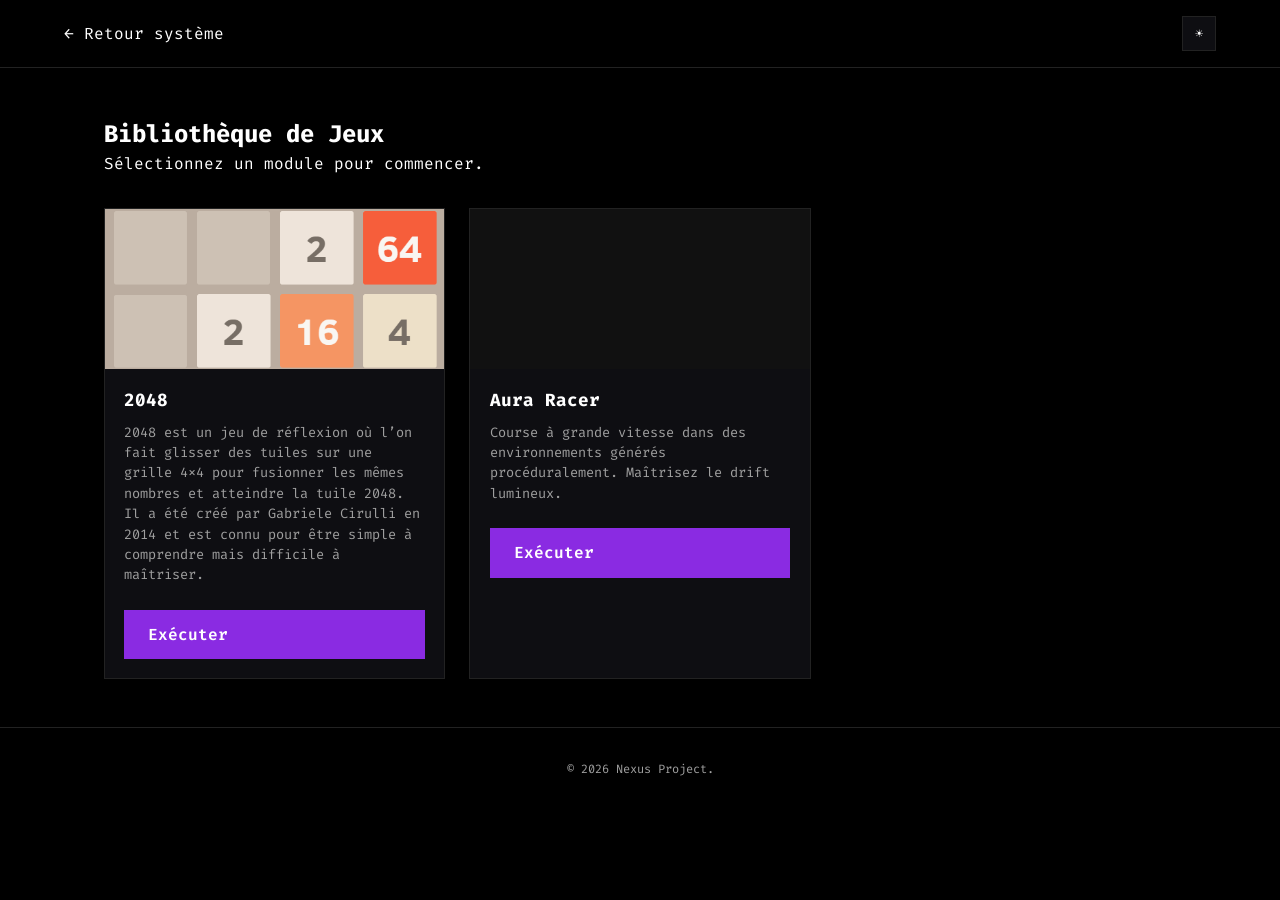
==== hub.html @ 7cb7c99f "maj" ====
<!DOCTYPE html>
<html lang="fr" data-theme="dark">
<head>
    <meta charset="UTF-8">
    <meta name="viewport" content="width=device-width, initial-scale=1.0">
    <title>Nexus | Le Hub</title>
    <link href="https://fonts.googleapis.com/css2?family=Fira+Code:wght@400;600&family=Montserrat:wght@400;600;700&display=swap" rel="stylesheet">
    <link rel="stylesheet" href="css/style.css">
</head>
<body>
    <nav class="navbar">
        <a href="index.html" class="back-link">← Retour système</a>
        <button id="theme-toggle" class="btn-icon" aria-label="Changer de thème">
            <span class="icon-moon">🌙</span>
            <span class="icon-sun">☀️</span>
        </button>
    </nav>

    <main class="hub-container">
        <header class="hub-header">
            <h2>Bibliothèque de Jeux</h2>
            <p>Sélectionnez un module pour commencer.</p>
        </header>

        <section class="games-grid">
            <article class="game-card">
                <div class="card-image-wrapper">
                    <div class="image-placeholder" style="background-image: url('assets/img/2048-master.png');"></div>
                </div>
                <div class="card-content">
                    <h3 class="game-title">2048</h3>
                    <p class="game-desc">2048 est un jeu de réflexion où l’on fait glisser des tuiles sur une grille 4x4 pour fusionner les mêmes nombres et atteindre la tuile 2048. Il a été créé par Gabriele Cirulli en 2014 et est connu pour être simple à comprendre mais difficile à maîtriser.</p>
                    <a href="assets/games/2048-master/index.html" class="btn-secondary">Exécuter</a>
                </div>
            </article>

            <article class="game-card">
                <div class="card-image-wrapper">
                    <div class="image-placeholder" style="background-image: url('assets/img/cover-game-2.jpg');"></div>
                </div>
                <div class="card-content">
                    <h3 class="game-title">Aura Racer</h3>
                    <p class="game-desc">Course à grande vitesse dans des environnements générés procéduralement. Maîtrisez le drift lumineux.</p>
                    <a href="assets/games/jeu2/index.html" class="btn-secondary">Exécuter</a>
                </div>
            </article>
            
            </section>
    </main>

    <footer>
        <p>© 2026 Nexus Project.</p>
    </footer>

    <script src="js/main.js"></script>
</body>
</html>
---- css/style.css ----
/* --- VARIABLES & THEMES --- */
:root[data-theme="dark"] {
    --bg-color: #000000;
    --surface-color: #0e0e12;
    --text-primary: #ffffff;
    --text-secondary: #a0a0a0;
    --accent: #8a2be2; /* Violet */
    --border-color: #222222;
    --btn-text: #ffffff;
    --font-family: 'Fira Code', monospace;
}

:root[data-theme="light"] {
    --bg-color: #ffffff;
    --surface-color: #f5f5f5;
    --text-primary: #1a1a1a;
    --text-secondary: #555555;
    --accent: #fb8500; /* Orange */
    --border-color: #dddddd;
    --btn-text: #ffffff;
    --font-family: 'Montserrat', sans-serif;
}

/* --- RESET & BASE --- */
* {
    margin: 0;
    padding: 0;
    box-sizing: border-box;
}

body {
    background-color: var(--bg-color);
    color: var(--text-primary);
    font-family: var(--font-family);
    line-height: 1.5;
    min-height: 100vh;
    display: flex;
    flex-direction: column;
}

a { text-decoration: none; color: inherit; }

/* --- NAVBAR --- */
.navbar {
    display: flex;
    justify-content: space-between;
    align-items: center;
    padding: 1rem 5%;
    border-bottom: 1px solid var(--border-color);
}

.logo { font-weight: 700; letter-spacing: 1px; }

.btn-icon {
    background: var(--surface-color);
    border: 1px solid var(--border-color);
    color: var(--text-primary);
    padding: 8px 12px;
    cursor: pointer;
    font-family: inherit;
}

.btn-icon:hover {
    border-color: var(--accent);
}

/* --- HERO SECTION --- */
.hero-section {
    flex: 1;
    display: flex;
    align-items: center;
    justify-content: center;
    text-align: center;
    padding: 2rem 5%;
}

.glitch-title {
    font-size: clamp(2rem, 5vw, 3.5rem);
    font-weight: 700;
    margin-bottom: 1rem;
    text-transform: uppercase;
}

.catchphrase {
    font-size: 1.1rem;
    margin-bottom: 1rem;
    color: var(--accent);
}

.description {
    color: var(--text-secondary);
    margin-bottom: 2rem;
    max-width: 600px;
}

/* --- BUTTONS (Flat Design) --- */
.btn-primary, .btn-secondary {
    display: inline-block;
    padding: 0.8rem 1.5rem;
    background-color: var(--accent);
    color: var(--btn-text);
    font-weight: 600;
    border: none;
    cursor: pointer;
}

.btn-primary:hover, .btn-secondary:hover {
    filter: brightness(1.2);
}

/* --- HUB & GRID --- */
.hub-container {
    padding: 3rem 5%;
    max-width: 1200px;
    margin: 0 auto;
}

.games-grid {
    display: grid;
    grid-template-columns: repeat(auto-fill, minmax(280px, 1fr));
    gap: 1.5rem;
    margin-top: 2rem;
}

/* --- CARDS (Flat & Borders) --- */
.game-card {
    background-color: var(--surface-color);
    border: 1px solid var(--border-color);
    display: flex;
    flex-direction: column;
}

.game-card:hover {
    border-color: var(--accent);
}

.card-image-wrapper {
    width: 100%;
    height: 160px;
    background-color: #111;
}

.image-placeholder {
    width: 100%;
    height: 100%;
    background-size: cover;
    background-position: center;
}

.card-content {
    padding: 1.2rem;
    display: flex;
    flex-direction: column;
    flex: 1;
}

.game-title {
    font-size: 1.1rem;
    margin-bottom: 0.5rem;
}

.game-desc {
    color: var(--text-secondary);
    font-size: 0.85rem;
    margin-bottom: 1.5rem;
}

/* --- FOOTER --- */
footer {
    padding: 2rem;
    border-top: 1px solid var(--border-color);
    text-align: center;
    font-size: 0.75rem;
    color: var(--text-secondary);
}

/* Visibility toggles */
[data-theme="dark"] .icon-moon { display: none; }
[data-theme="light"] .icon-sun { display: none; }

/* Responsive adjustments */
@media (max-width: 600px) {
    .navbar { padding: 1rem; }
    .glitch-title { font-size: 1.8rem; }
}
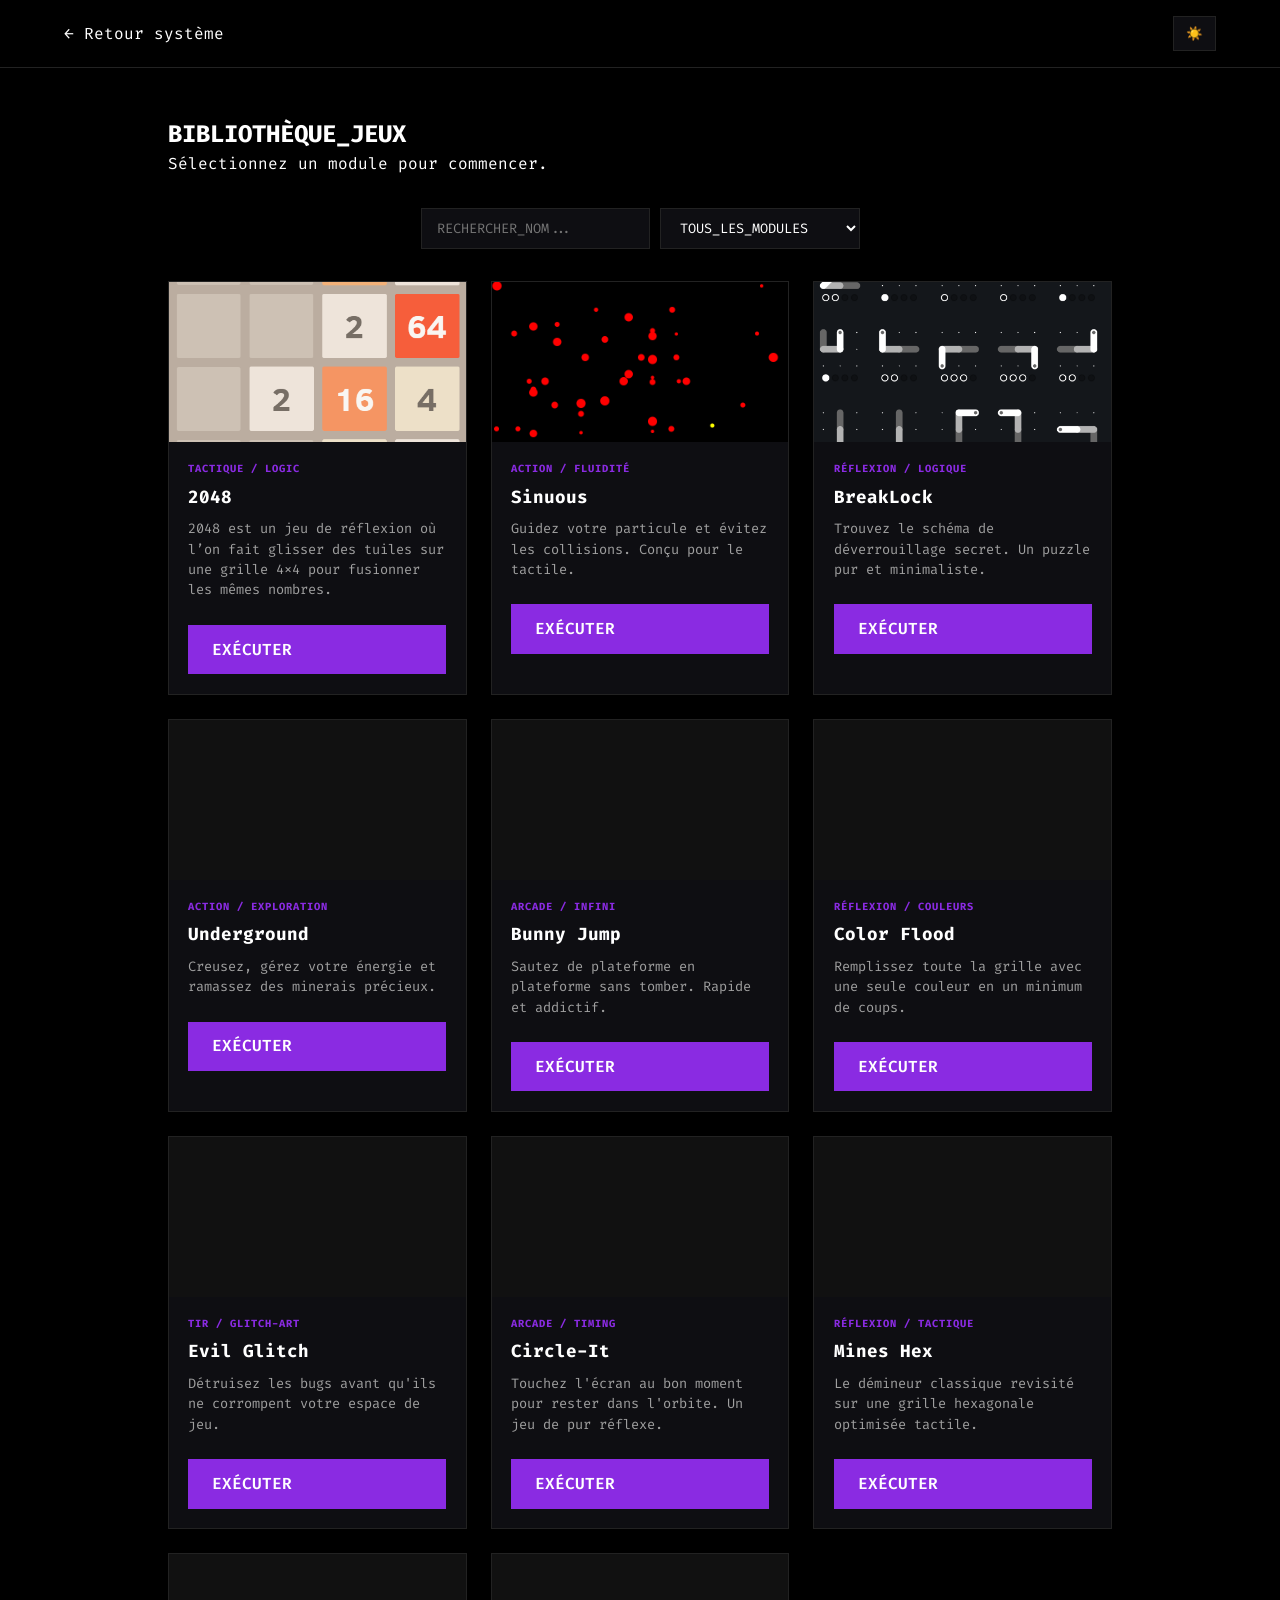
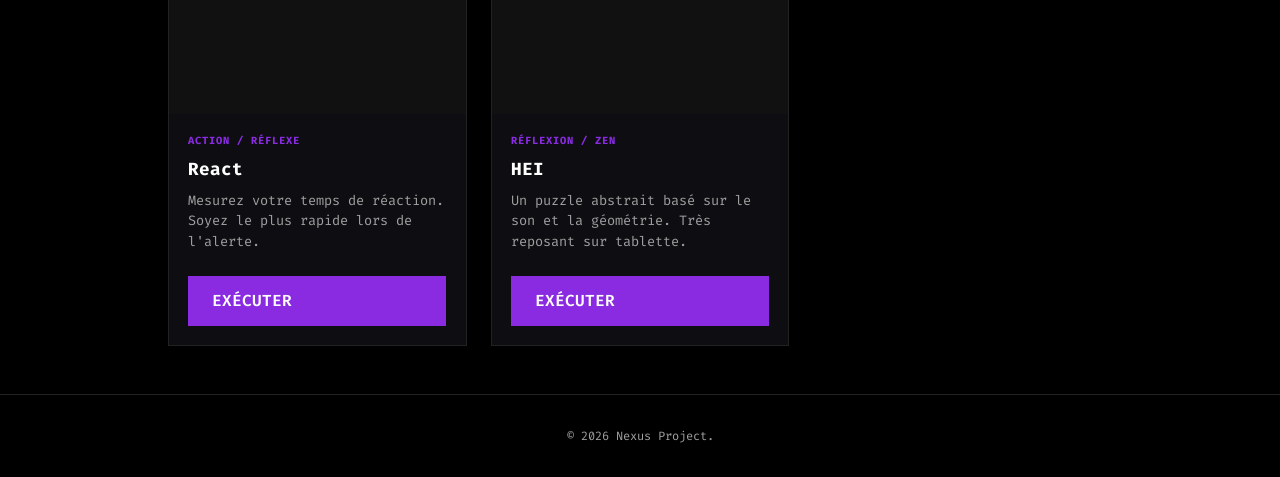
==== commit 81e1e0e2: "maj games" ====
--- a/hub.html
+++ b/hub.html
@@ -18,34 +18,157 @@
 
     <main class="hub-container">
         <header class="hub-header">
-            <h2>Bibliothèque de Jeux</h2>
+            <h2>BIBLIOTHÈQUE_JEUX</h2>
             <p>Sélectionnez un module pour commencer.</p>
+
+            <div class="controls">
+                <input type="text" id="search-input" placeholder="RECHERCHER_NOM..." aria-label="Rechercher un jeu">
+                <select id="filter-tags" aria-label="Filtrer par catégorie">
+                    <option value="all">TOUS_LES_MODULES</option>
+                    <option value="arcade">TYPE: ARCADE</option>
+                    <option value="tactique">TYPE: TACTIQUE</option>
+                    <option value="reflexion">TYPE: RÉFLEXION</option>
+                    <option value="mini">PETIT_JEU</option>
+                </select>
+            </div>
         </header>
 
-        <section class="games-grid">
-            <article class="game-card">
+        <section class="games-grid" id="games-grid">
+            <article class="game-card" data-name="2048" data-tags="tactique reflexion logic">
                 <div class="card-image-wrapper">
                     <div class="image-placeholder" style="background-image: url('assets/img/2048-master.png');"></div>
                 </div>
                 <div class="card-content">
+                    <span class="tag-label">TACTIQUE / LOGIC</span>
                     <h3 class="game-title">2048</h3>
-                    <p class="game-desc">2048 est un jeu de réflexion où l’on fait glisser des tuiles sur une grille 4x4 pour fusionner les mêmes nombres et atteindre la tuile 2048. Il a été créé par Gabriele Cirulli en 2014 et est connu pour être simple à comprendre mais difficile à maîtriser.</p>
-                    <a href="assets/games/2048-master/index.html" class="btn-secondary">Exécuter</a>
+                    <p class="game-desc">2048 est un jeu de réflexion où l’on fait glisser des tuiles sur une grille 4x4 pour fusionner les mêmes nombres.</p>
+                    <a href="assets/games/2048-master/index.html" class="btn-secondary">EXÉCUTER</a>
                 </div>
             </article>
 
-            <article class="game-card">
+            <article class="game-card" data-name="sinuous" data-tags="action mini">
                 <div class="card-image-wrapper">
-                    <div class="image-placeholder" style="background-image: url('assets/img/cover-game-2.jpg');"></div>
+                    <div class="image-placeholder" style="background-image: url('assets/img/sinuous.png');"></div>
                 </div>
                 <div class="card-content">
-                    <h3 class="game-title">Aura Racer</h3>
-                    <p class="game-desc">Course à grande vitesse dans des environnements générés procéduralement. Maîtrisez le drift lumineux.</p>
-                    <a href="assets/games/jeu2/index.html" class="btn-secondary">Exécuter</a>
+                    <span class="tag-label">ACTION / FLUIDITÉ</span>
+                    <h3 class="game-title">Sinuous</h3>
+                    <p class="game-desc">Guidez votre particule et évitez les collisions. Conçu pour le tactile.</p>
+                    <a href="assets/games/sinuous/index.html" class="btn-secondary">EXÉCUTER</a>
                 </div>
             </article>
+
+            <article class="game-card" data-name="breaklock" data-tags="reflexion mini">
+                <div class="card-image-wrapper">
+                    <div class="image-placeholder" style="background-image: url('assets/img/breaklock.png');"></div>
+                </div>
+                <div class="card-content">
+                    <span class="tag-label">RÉFLEXION / LOGIQUE</span>
+                    <h3 class="game-title">BreakLock</h3>
+                    <p class="game-desc">Trouvez le schéma de déverrouillage secret. Un puzzle pur et minimaliste.</p>
+                    <a href="assets/games/breaklock/index.html" class="btn-secondary">EXÉCUTER</a>
+                </div>
+            </article>
+
+            <article class="game-card" data-name="underground" data-tags="action arcade">
+                <div class="card-image-wrapper">
+                    <div class="image-placeholder" style="background-image: url('assets/img/underground.png');"></div>
+                </div>
+                <div class="card-content">
+                    <span class="tag-label">ACTION / EXPLORATION</span>
+                    <h3 class="game-title">Underground</h3>
+                    <p class="game-desc">Creusez, gérez votre énergie et ramassez des minerais précieux.</p>
+                    <a href="assets/games/underground/index.html" class="btn-secondary">EXÉCUTER</a>
+                </div>
+            </article>
+
+            <article class="game-card" data-name="bunny jump" data-tags="arcade mini">
+                <div class="card-image-wrapper">
+                    <div class="image-placeholder" style="background-image: url('assets/img/bunny-jump.png');"></div>
+                </div>
+                <div class="card-content">
+                    <span class="tag-label">ARCADE / INFINI</span>
+                    <h3 class="game-title">Bunny Jump</h3>
+                    <p class="game-desc">Sautez de plateforme en plateforme sans tomber. Rapide et addictif.</p>
+                    <a href="assets/games/bunny-jump/index.html" class="btn-secondary">EXÉCUTER</a>
+                </div>
+            </article>
+
+            <article class="game-card" data-name="color flood" data-tags="reflexion mini">
+                <div class="card-image-wrapper">
+                    <div class="image-placeholder" style="background-image: url('assets/img/color-flood.png');"></div>
+                </div>
+                <div class="card-content">
+                    <span class="tag-label">RÉFLEXION / COULEURS</span>
+                    <h3 class="game-title">Color Flood</h3>
+                    <p class="game-desc">Remplissez toute la grille avec une seule couleur en un minimum de coups.</p>
+                    <a href="assets/games/color-flood/index.html" class="btn-secondary">EXÉCUTER</a>
+                </div>
+            </article>
+
+            <article class="game-card" data-name="evil glitch" data-tags="tir action">
+                <div class="card-image-wrapper">
+                    <div class="image-placeholder" style="background-image: url('assets/img/evil-glitch.png');"></div>
+                </div>
+                <div class="card-content">
+                    <span class="tag-label">TIR / GLITCH-ART</span>
+                    <h3 class="game-title">Evil Glitch</h3>
+                    <p class="game-desc">Détruisez les bugs avant qu'ils ne corrompent votre espace de jeu.</p>
+                    <a href="assets/games/evil-glitch/index.html" class="btn-secondary">EXÉCUTER</a>
+                </div>
+            </article>
+
+            <article class="game-card" data-name="circle it" data-tags="arcade mini">
+                <div class="card-image-wrapper">
+                    <div class="image-placeholder" style="background-image: url('assets/img/circle-it.png');"></div>
+                </div>
+                <div class="card-content">
+                    <span class="tag-label">ARCADE / TIMING</span>
+                    <h3 class="game-title">Circle-It</h3>
+                    <p class="game-desc">Touchez l'écran au bon moment pour rester dans l'orbite. Un jeu de pur réflexe.</p>
+                    <a href="assets/games/circle-it/index.html" class="btn-secondary">EXÉCUTER</a>
+                </div>
+            </article>
+
+            <article class="game-card" data-name="mines" data-tags="reflexion tactique">
+                <div class="card-image-wrapper">
+                    <div class="image-placeholder" style="background-image: url('assets/img/mines.png');"></div>
+                </div>
+                <div class="card-content">
+                    <span class="tag-label">RÉFLEXION / TACTIQUE</span>
+                    <h3 class="game-title">Mines Hex</h3>
+                    <p class="game-desc">Le démineur classique revisité sur une grille hexagonale optimisée tactile.</p>
+                    <a href="assets/games/mines/index.html" class="btn-secondary">EXÉCUTER</a>
+                </div>
+            </article>
+
+            <article class="game-card" data-name="react" data-tags="action mini">
+                <div class="card-image-wrapper">
+                    <div class="image-placeholder" style="background-image: url('assets/img/react.png');"></div>
+                </div>
+                <div class="card-content">
+                    <span class="tag-label">ACTION / RÉFLEXE</span>
+                    <h3 class="game-title">React</h3>
+                    <p class="game-desc">Mesurez votre temps de réaction. Soyez le plus rapide lors de l'alerte.</p>
+                    <a href="assets/games/react/index.html" class="btn-secondary">EXÉCUTER</a>
+                </div>
+            </article>
+
+            <article class="game-card" data-name="hei" data-tags="reflexion mini">
+                <div class="card-image-wrapper">
+                    <div class="image-placeholder" style="background-image: url('assets/img/hei.png');"></div>
+                </div>
+                <div class="card-content">
+                    <span class="tag-label">RÉFLEXION / ZEN</span>
+                    <h3 class="game-title">HEI</h3>
+                    <p class="game-desc">Un puzzle abstrait basé sur le son et la géométrie. Très reposant sur tablette.</p>
+                    <a href="assets/games/hei/index.html" class="btn-secondary">EXÉCUTER</a>
+                </div>
+            </article>
+
             
-            </section>
+        </section>
+
     </main>
 
     <footer>
--- a/css/style.css
+++ b/css/style.css
@@ -122,6 +122,46 @@
     margin-top: 2rem;
 }
 
+/* --- CONTROLS (SEARCH & FILTER) --- */
+.controls {
+    display: flex;
+    gap: 10px;
+    margin-top: 2rem;
+    justify-content: center;
+    flex-wrap: wrap;
+}
+
+.controls input, .controls select {
+    background: var(--surface-color);
+    border: 1px solid var(--border-color);
+    color: var(--text-primary);
+    padding: 10px 15px;
+    font-family: inherit;
+    font-size: 0.85rem;
+    outline: none;
+    min-width: 200px;
+}
+
+.controls input:focus, .controls select:focus {
+    border-color: var(--accent);
+}
+
+/* --- TAGS DANS LES CARTES --- */
+.tag-label {
+    font-size: 0.65rem;
+    color: var(--accent);
+    font-weight: bold;
+    letter-spacing: 1px;
+    margin-bottom: 0.5rem;
+    display: block;
+    text-transform: uppercase;
+}
+
+/* Utilité pour masquer les cartes via JS */
+.game-card.hidden {
+    display: none;
+}
+
 /* --- CARDS (Flat & Borders) --- */
 .game-card {
     background-color: var(--surface-color);
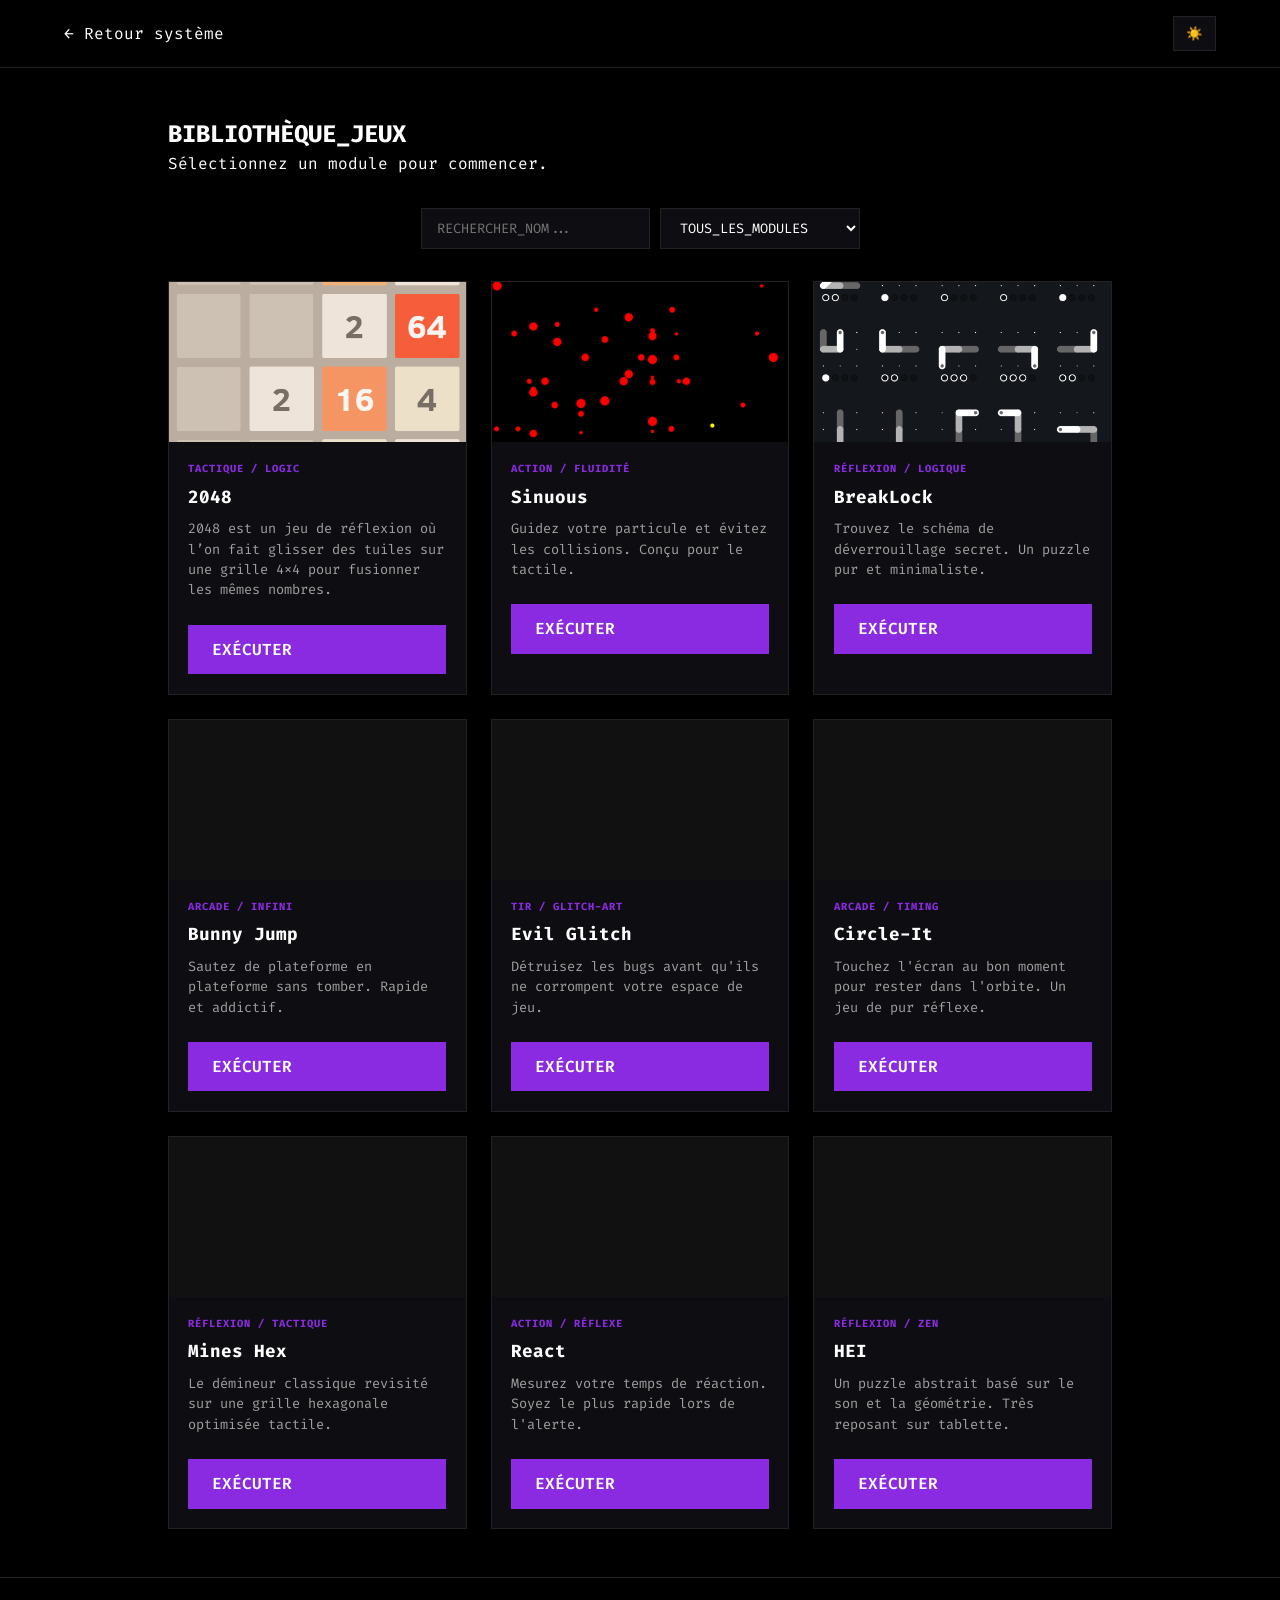
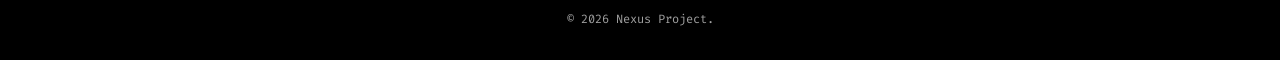
==== commit 7e97705e: "maj bunny" ====
--- a/hub.html
+++ b/hub.html
@@ -66,19 +66,7 @@
                     <span class="tag-label">RÉFLEXION / LOGIQUE</span>
                     <h3 class="game-title">BreakLock</h3>
                     <p class="game-desc">Trouvez le schéma de déverrouillage secret. Un puzzle pur et minimaliste.</p>
-                    <a href="assets/games/breaklock/index.html" class="btn-secondary">EXÉCUTER</a>
-                </div>
-            </article>
-
-            <article class="game-card" data-name="underground" data-tags="action arcade">
-                <div class="card-image-wrapper">
-                    <div class="image-placeholder" style="background-image: url('assets/img/underground.png');"></div>
-                </div>
-                <div class="card-content">
-                    <span class="tag-label">ACTION / EXPLORATION</span>
-                    <h3 class="game-title">Underground</h3>
-                    <p class="game-desc">Creusez, gérez votre énergie et ramassez des minerais précieux.</p>
-                    <a href="assets/games/underground/index.html" class="btn-secondary">EXÉCUTER</a>
+                    <a href="assets/games/Breaklock/" class="btn-secondary">EXÉCUTER</a>
                 </div>
             </article>
 
@@ -90,19 +78,7 @@
                     <span class="tag-label">ARCADE / INFINI</span>
                     <h3 class="game-title">Bunny Jump</h3>
                     <p class="game-desc">Sautez de plateforme en plateforme sans tomber. Rapide et addictif.</p>
-                    <a href="assets/games/bunny-jump/index.html" class="btn-secondary">EXÉCUTER</a>
-                </div>
-            </article>
-
-            <article class="game-card" data-name="color flood" data-tags="reflexion mini">
-                <div class="card-image-wrapper">
-                    <div class="image-placeholder" style="background-image: url('assets/img/color-flood.png');"></div>
-                </div>
-                <div class="card-content">
-                    <span class="tag-label">RÉFLEXION / COULEURS</span>
-                    <h3 class="game-title">Color Flood</h3>
-                    <p class="game-desc">Remplissez toute la grille avec une seule couleur en un minimum de coups.</p>
-                    <a href="assets/games/color-flood/index.html" class="btn-secondary">EXÉCUTER</a>
+                    <a href="assets/games/phaser-bunny-jump-main/index.html" class="btn-secondary">EXÉCUTER</a>
                 </div>
             </article>
 
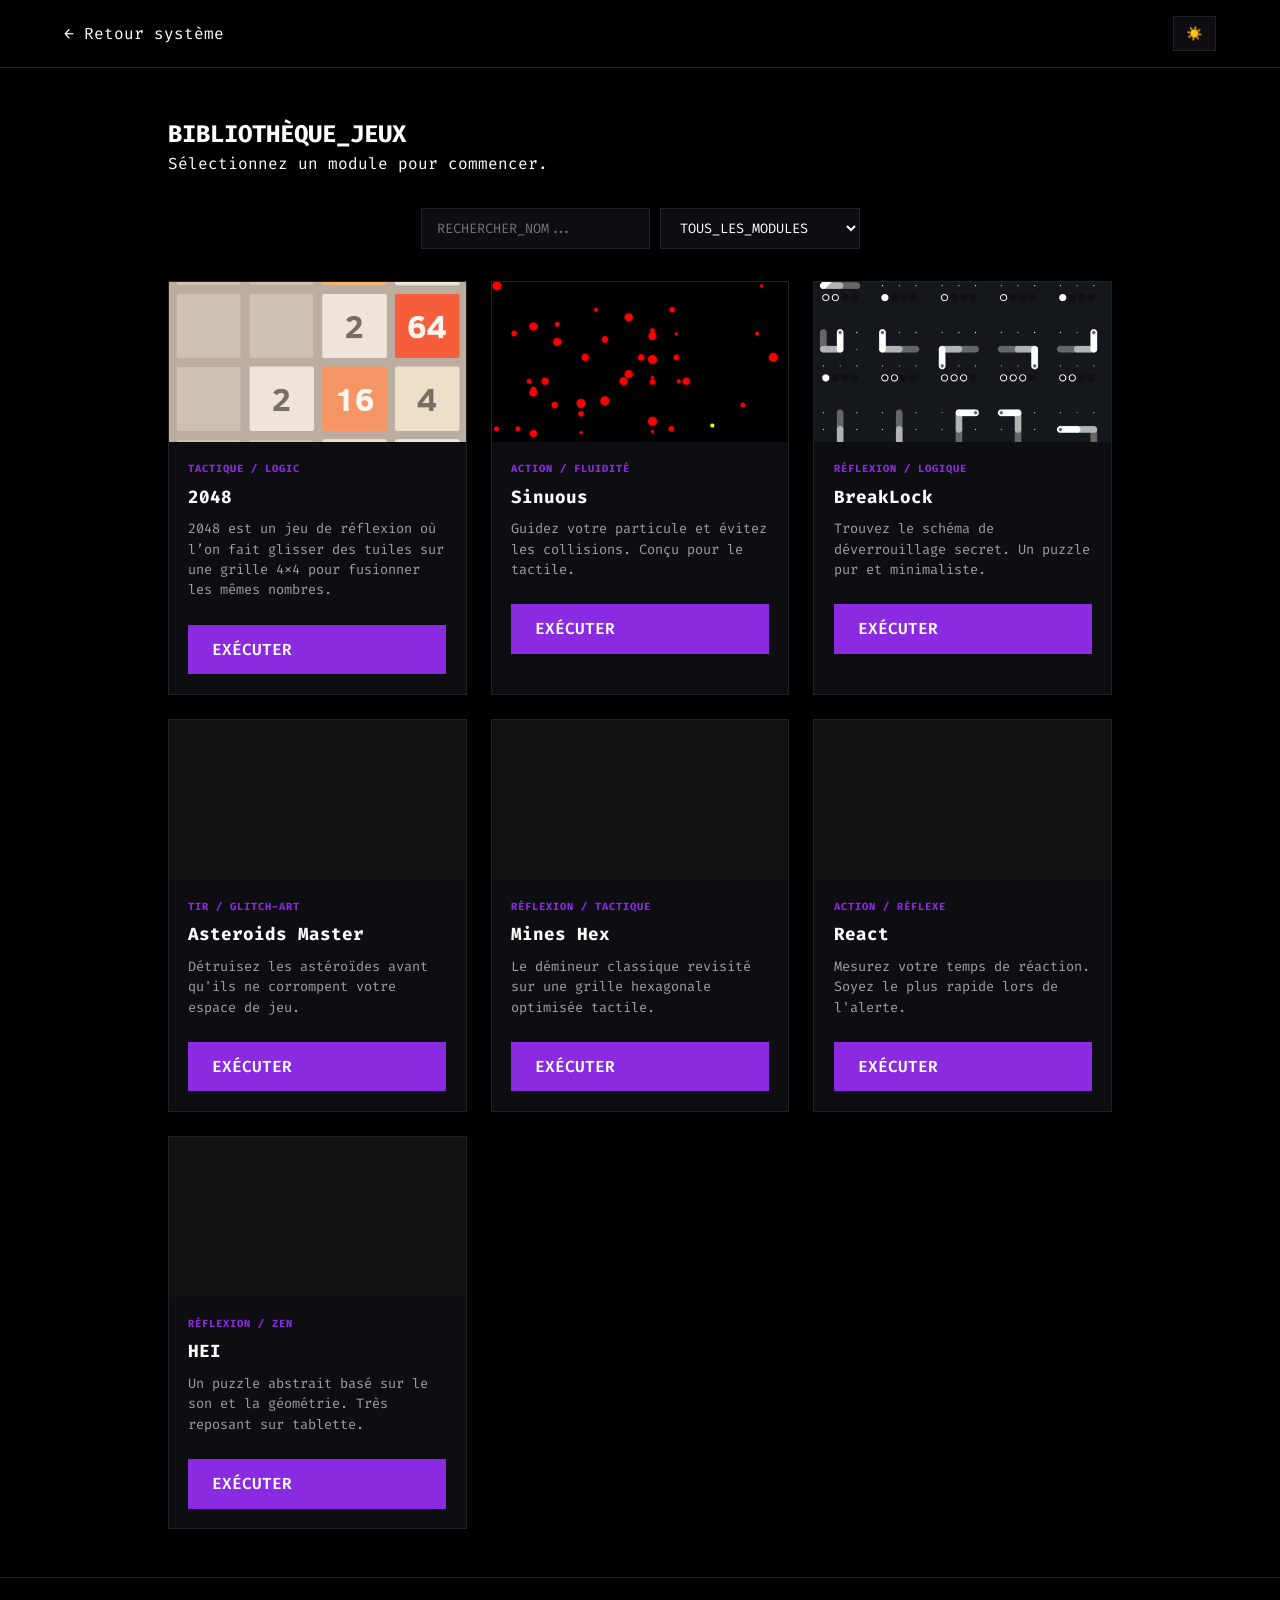
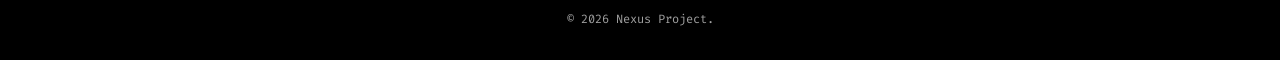
==== commit 1e612943: "maj asteroide" ====
--- a/hub.html
+++ b/hub.html
@@ -70,39 +70,15 @@
                 </div>
             </article>
 
-            <article class="game-card" data-name="bunny jump" data-tags="arcade mini">
-                <div class="card-image-wrapper">
-                    <div class="image-placeholder" style="background-image: url('assets/img/bunny-jump.png');"></div>
-                </div>
-                <div class="card-content">
-                    <span class="tag-label">ARCADE / INFINI</span>
-                    <h3 class="game-title">Bunny Jump</h3>
-                    <p class="game-desc">Sautez de plateforme en plateforme sans tomber. Rapide et addictif.</p>
-                    <a href="assets/games/phaser-bunny-jump-main/index.html" class="btn-secondary">EXÉCUTER</a>
-                </div>
-            </article>
-
             <article class="game-card" data-name="evil glitch" data-tags="tir action">
                 <div class="card-image-wrapper">
-                    <div class="image-placeholder" style="background-image: url('assets/img/evil-glitch.png');"></div>
+                    <div class="image-placeholder" style="background-image: url('assets/img/asteroids.png');"></div>
                 </div>
                 <div class="card-content">
                     <span class="tag-label">TIR / GLITCH-ART</span>
-                    <h3 class="game-title">Evil Glitch</h3>
-                    <p class="game-desc">Détruisez les bugs avant qu'ils ne corrompent votre espace de jeu.</p>
-                    <a href="assets/games/evil-glitch/index.html" class="btn-secondary">EXÉCUTER</a>
-                </div>
-            </article>
-
-            <article class="game-card" data-name="circle it" data-tags="arcade mini">
-                <div class="card-image-wrapper">
-                    <div class="image-placeholder" style="background-image: url('assets/img/circle-it.png');"></div>
-                </div>
-                <div class="card-content">
-                    <span class="tag-label">ARCADE / TIMING</span>
-                    <h3 class="game-title">Circle-It</h3>
-                    <p class="game-desc">Touchez l'écran au bon moment pour rester dans l'orbite. Un jeu de pur réflexe.</p>
-                    <a href="assets/games/circle-it/index.html" class="btn-secondary">EXÉCUTER</a>
+                    <h3 class="game-title">Asteroids Master</h3>
+                    <p class="game-desc">Détruisez les astéroïdes avant qu'ils ne corrompent votre espace de jeu.</p>
+                    <a href="assets/games/asteroids-master/index.html" class="btn-secondary">EXÉCUTER</a>
                 </div>
             </article>
 
@@ -114,7 +90,7 @@
                     <span class="tag-label">RÉFLEXION / TACTIQUE</span>
                     <h3 class="game-title">Mines Hex</h3>
                     <p class="game-desc">Le démineur classique revisité sur une grille hexagonale optimisée tactile.</p>
-                    <a href="assets/games/mines/index.html" class="btn-secondary">EXÉCUTER</a>
+                    <a href="assets/games/hex_sweeper-main/index.html" class="btn-secondary">EXÉCUTER</a>
                 </div>
             </article>
 
